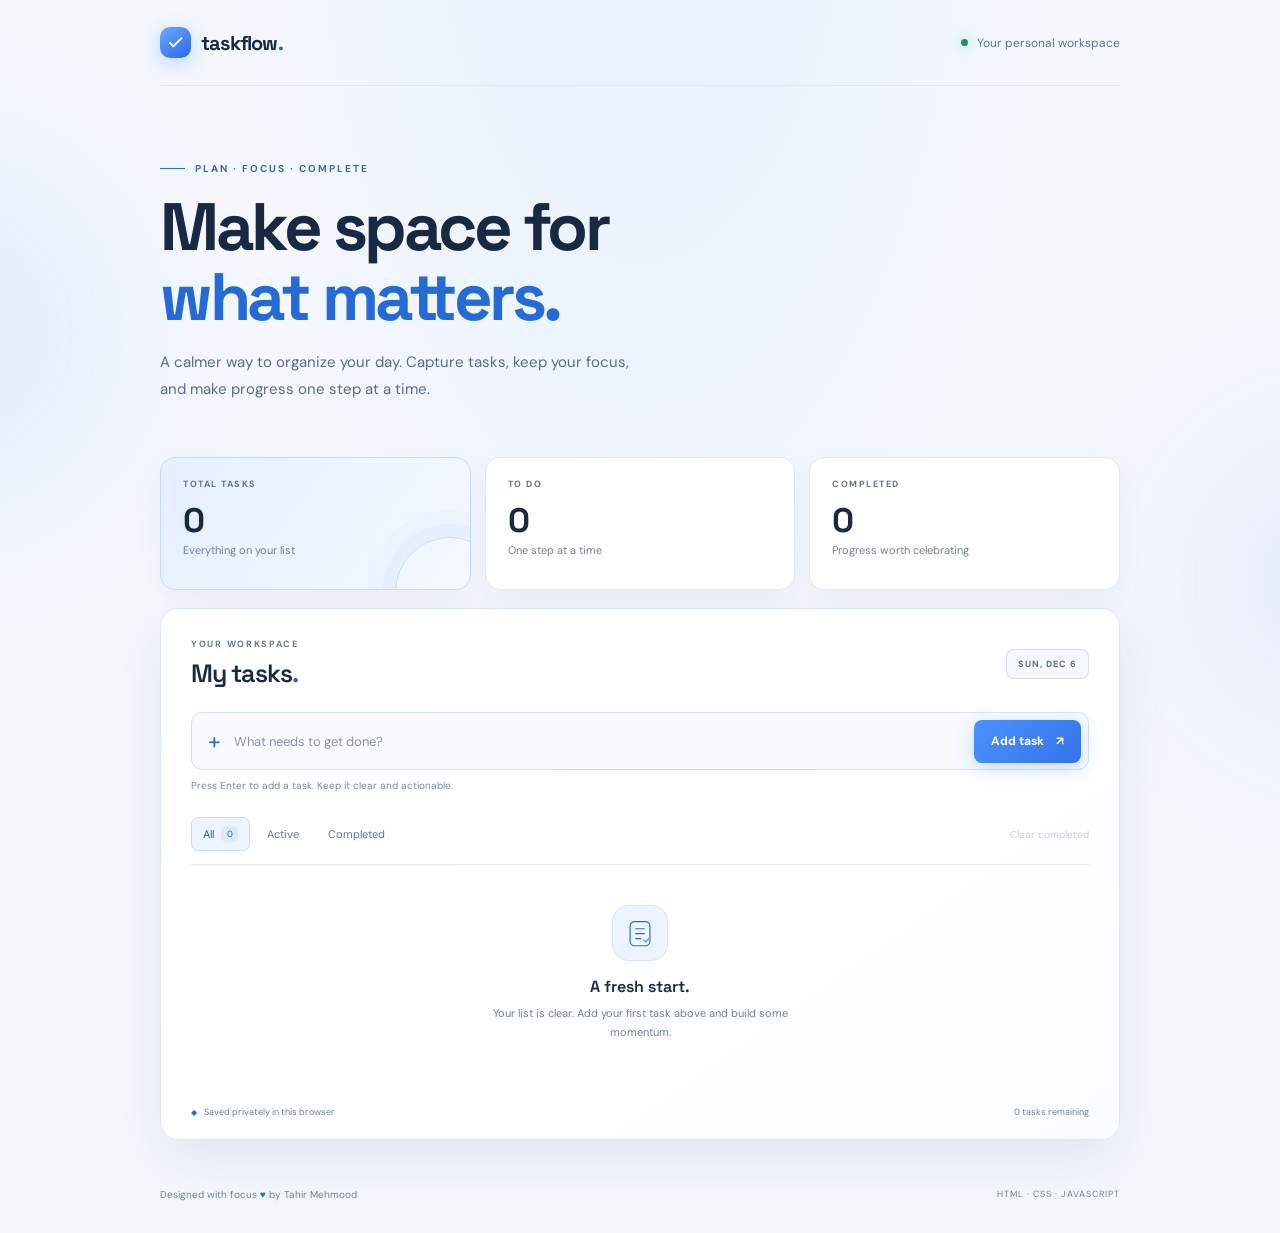
==== Task-2-To-Do-List/index.html @ f1bb03f5 "Add files via upload Add both Web Development internship projects" ====
<!doctype html>
<html lang="en">
<head>
  <meta charset="utf-8" />
  <meta name="viewport" content="width=device-width, initial-scale=1" />
  <meta name="theme-color" content="#f4f7fc" />
  <meta name="description" content="A clean, responsive to-do list application with local storage." />
  <title>TaskFlow — To-Do List</title>
  <link rel="preconnect" href="https://fonts.googleapis.com" />
  <link rel="preconnect" href="https://fonts.gstatic.com" crossorigin />
  <link href="https://fonts.googleapis.com/css2?family=DM+Sans:wght@400;500;600;700&family=Space+Grotesk:wght@500;600;700&display=swap" rel="stylesheet" />
  <link rel="stylesheet" href="style.css" />
</head>
<body>
  <div class="ambient ambient-one" aria-hidden="true"></div>
  <div class="ambient ambient-two" aria-hidden="true"></div>

  <main class="app-shell">
    <header class="topbar">
      <a class="brand" href="#top" aria-label="TaskFlow home">
        <span class="brand-mark" aria-hidden="true">
          <svg viewBox="0 0 24 24" fill="none"><path d="m5 12.5 4.2 4.2L19.5 6.8" stroke="currentColor" stroke-width="2.5" stroke-linecap="round" stroke-linejoin="round"/></svg>
        </span>
        <span>taskflow<span class="brand-dot">.</span></span>
      </a>
      <div class="topbar-note"><span class="live-dot"></span> Your personal workspace</div>
    </header>

    <section class="hero" id="top">
      <div class="eyebrow"><span class="eyebrow-line"></span> PLAN · FOCUS · COMPLETE</div>
      <h1>Make space for<br /><span>what matters.</span></h1>
      <p class="hero-copy">A calmer way to organize your day. Capture tasks, keep your focus, and make progress one step at a time.</p>
    </section>

    <section class="dashboard" aria-label="Task dashboard">
      <div class="summary-grid">
        <article class="summary-card summary-primary">
          <div class="summary-label">TOTAL TASKS</div>
          <div class="summary-value" id="totalCount">0</div>
          <div class="summary-foot">Everything on your list</div>
          <span class="summary-orb" aria-hidden="true"></span>
        </article>
        <article class="summary-card">
          <div class="summary-label">TO DO</div>
          <div class="summary-value" id="activeCount">0</div>
          <div class="summary-foot">One step at a time</div>
        </article>
        <article class="summary-card">
          <div class="summary-label">COMPLETED</div>
          <div class="summary-value" id="completedCount">0</div>
          <div class="summary-foot">Progress worth celebrating</div>
        </article>
      </div>

      <section class="task-panel" aria-labelledby="listHeading">
        <div class="panel-heading">
          <div>
            <div class="section-kicker">YOUR WORKSPACE</div>
            <h2 id="listHeading">My tasks<span class="heading-period">.</span></h2>
          </div>
          <div class="date-chip" id="todayLabel">TODAY</div>
        </div>

        <form class="add-form" id="taskForm">
          <label class="sr-only" for="taskInput">New task</label>
          <span class="input-plus" aria-hidden="true">+</span>
          <input id="taskInput" name="task" type="text" maxlength="140" placeholder="What needs to get done?" autocomplete="off" required />
          <button class="add-button" type="submit"><span>Add task</span><span aria-hidden="true">↗</span></button>
        </form>
        <p class="form-hint" id="formHint">Press Enter to add a task. Keep it clear and actionable.</p>

        <div class="list-toolbar">
          <div class="filters" role="group" aria-label="Filter tasks">
            <button class="filter-button is-active" type="button" data-filter="all" aria-pressed="true">All <span id="allFilterCount">0</span></button>
            <button class="filter-button" type="button" data-filter="active" aria-pressed="false">Active</button>
            <button class="filter-button" type="button" data-filter="completed" aria-pressed="false">Completed</button>
          </div>
          <button class="clear-button" id="clearCompleted" type="button" disabled>Clear completed</button>
        </div>

        <ul class="task-list" id="taskList" aria-live="polite" aria-relevant="additions removals text"></ul>
        <div class="empty-state" id="emptyState">
          <div class="empty-icon" aria-hidden="true">
            <svg viewBox="0 0 48 48" fill="none"><rect x="10" y="8" width="28" height="34" rx="6" stroke="currentColor" stroke-width="1.7"/><path d="M18 18h12M18 25h12M18 32h7" stroke="currentColor" stroke-width="1.7" stroke-linecap="round"/><path d="m29 34 3 3 6-7" stroke="#67A7FF" stroke-width="2" stroke-linecap="round" stroke-linejoin="round"/></svg>
          </div>
          <h3 id="emptyTitle">A fresh start.</h3>
          <p id="emptyCopy">Your list is clear. Add your first task above and build some momentum.</p>
        </div>

        <div class="panel-footer">
          <span><span class="footer-lock" aria-hidden="true">◆</span> Saved privately in this browser</span>
          <span id="remainingLabel">0 tasks remaining</span>
        </div>
      </section>
    </section>

    <footer class="footer">
      <span>Designed with focus<span class="footer-heart"> ♥ </span>by Tahir Mehmood</span>
      <span class="footer-tech">HTML · CSS · JAVASCRIPT</span>
    </footer>
  </main>

  <div class="toast" id="toast" role="status" aria-live="polite"></div>
  <script src="script.js"></script>
</body>
</html>
---- Task-2-To-Do-List/style.css ----
:root {
  color-scheme: dark;
  --bg: #080d18;
  --panel: rgba(15, 24, 41, .88);
  --panel-2: #111d31;
  --line: rgba(148, 173, 213, .13);
  --line-strong: rgba(148, 173, 213, .22);
  --text: #eef4ff;
  --muted: #8998b2;
  --subtle: #61718d;
  --blue: #4c91ff;
  --blue-bright: #6aabff;
  --green: #55d6a1;
  --danger: #ff7584;
  --font-body: 'DM Sans', sans-serif;
  --font-display: 'Space Grotesk', sans-serif;
}

* { box-sizing: border-box; }
html { scroll-behavior: smooth; }
body {
  margin: 0;
  min-height: 100vh;
  overflow-x: hidden;
  background: radial-gradient(ellipse at 50% -20%, #172a49 0%, transparent 42%), var(--bg);
  color: var(--text);
  font-family: var(--font-body);
  -webkit-font-smoothing: antialiased;
}
button, input { font: inherit; }
button { -webkit-tap-highlight-color: transparent; }
.ambient { position: fixed; z-index: -1; pointer-events: none; border-radius: 50%; filter: blur(95px); opacity: .14; }
.ambient-one { width: 340px; height: 340px; top: 18%; left: -230px; background: #176dff; }
.ambient-two { width: 300px; height: 300px; right: -210px; top: 48%; background: #375be9; }
.app-shell { width: min(100% - 48px, 960px); margin: 0 auto; }
.topbar { height: 86px; display: flex; align-items: center; justify-content: space-between; border-bottom: 1px solid rgba(148, 173, 213, .09); }
.brand { display: inline-flex; align-items: center; gap: 10px; color: var(--text); text-decoration: none; font: 700 20px var(--font-display); letter-spacing: -.8px; }
.brand-mark { width: 31px; height: 31px; display: grid; place-items: center; border-radius: 10px; color: white; background: linear-gradient(145deg, #6baaff, #2869e7); box-shadow: 0 5px 20px rgba(51, 125, 255, .3); }
.brand-mark svg { width: 19px; height: 19px; }
.brand-dot, .heading-period { color: var(--blue-bright); }
.topbar-note { display: flex; align-items: center; gap: 9px; color: var(--muted); font-size: 12px; }
.live-dot { width: 7px; height: 7px; border-radius: 50%; background: var(--green); box-shadow: 0 0 12px rgba(85, 214, 161, .7); }
.hero { padding: 76px 0 54px; max-width: 630px; }
.eyebrow, .section-kicker { display: flex; align-items: center; gap: 10px; color: #80adf2; font-size: 10px; font-weight: 700; letter-spacing: 2px; }
.eyebrow-line { width: 25px; height: 1px; background: var(--blue); }
h1, h2, h3, p { margin-top: 0; }
h1 { margin: 18px 0 17px; font: 700 clamp(42px, 7vw, 67px)/1.04 var(--font-display); letter-spacing: -3.5px; }
h1 span { color: #74aaff; }
.hero-copy { max-width: 480px; margin: 0; color: var(--muted); font-size: 15px; line-height: 1.8; }
.dashboard { padding-bottom: 48px; }
.summary-grid { display: grid; grid-template-columns: repeat(3, 1fr); gap: 14px; margin-bottom: 18px; }
.summary-card { position: relative; min-height: 133px; overflow: hidden; padding: 20px 22px; border: 1px solid var(--line); border-radius: 15px; background: rgba(15, 24, 41, .72); }
.summary-primary { border-color: rgba(91, 151, 255, .28); background: linear-gradient(125deg, rgba(27, 68, 128, .66), rgba(16, 29, 50, .92)); }
.summary-label { position: relative; z-index: 1; color: #a0aec5; font-size: 9px; font-weight: 700; letter-spacing: 1.5px; }
.summary-value { position: relative; z-index: 1; margin-top: 9px; font: 700 34px var(--font-display); letter-spacing: -1.5px; }
.summary-foot { position: relative; z-index: 1; margin-top: 1px; color: #8291aa; font-size: 11px; }
.summary-orb { position: absolute; width: 110px; height: 110px; right: -35px; bottom: -58px; border-radius: 50%; border: 1px solid rgba(119, 174, 255, .2); box-shadow: 0 0 0 13px rgba(119,174,255,.035), 0 0 0 27px rgba(119,174,255,.025); }
.task-panel { padding: 29px 30px 0; border: 1px solid var(--line); border-radius: 18px; background: linear-gradient(145deg, rgba(17, 28, 47, .96), rgba(12, 20, 34, .96)); box-shadow: 0 24px 75px rgba(0, 0, 0, .2); }
.panel-heading { display: flex; align-items: center; justify-content: space-between; margin-bottom: 23px; }
.section-kicker { font-size: 9px; letter-spacing: 1.7px; color: #7087a9; }
h2 { margin: 7px 0 0; font: 600 25px var(--font-display); letter-spacing: -.9px; }
.date-chip { padding: 8px 11px; border: 1px solid var(--line); border-radius: 8px; color: #9aabc5; background: rgba(255,255,255,.025); font-size: 9px; font-weight: 700; letter-spacing: 1px; }
.add-form { min-height: 58px; display: flex; align-items: center; gap: 13px; padding: 6px 7px 6px 16px; border: 1px solid rgba(126, 159, 211, .2); border-radius: 11px; background: rgba(6, 13, 25, .7); transition: border-color .2s, box-shadow .2s; }
.add-form:focus-within { border-color: rgba(82, 147, 255, .7); box-shadow: 0 0 0 3px rgba(63, 130, 255, .1); }
.input-plus { color: #6ea9ff; font-size: 23px; font-weight: 400; line-height: 1; }
.add-form input { flex: 1; min-width: 0; padding: 10px 0; border: 0; outline: 0; color: var(--text); background: transparent; font-size: 13px; }
.add-form input::placeholder { color: #6f7f99; }
.add-button { display: inline-flex; align-items: center; justify-content: center; gap: 12px; min-height: 43px; padding: 0 17px; border: 0; border-radius: 8px; color: #fff; background: linear-gradient(135deg, #4b91ff, #3374e8); box-shadow: 0 5px 18px rgba(50, 112, 229, .24); font-size: 12px; font-weight: 700; cursor: pointer; transition: transform .18s, filter .18s; }
.add-button:hover { filter: brightness(1.1); transform: translateY(-1px); }
.add-button:active { transform: translateY(0); }
.form-hint { margin: 9px 0 25px; color: #64738d; font-size: 10px; }
.list-toolbar { display: flex; align-items: center; justify-content: space-between; padding-bottom: 13px; border-bottom: 1px solid var(--line); }
.filters { display: flex; align-items: center; gap: 5px; }
.filter-button { display: inline-flex; align-items: center; gap: 7px; padding: 8px 11px; border: 1px solid transparent; border-radius: 7px; color: #8392aa; background: transparent; font-size: 11px; cursor: pointer; transition: all .18s; }
.filter-button:hover { color: var(--text); background: rgba(255,255,255,.04); }
.filter-button.is-active { border-color: rgba(89, 151, 255, .18); color: #a9cbff; background: rgba(69, 132, 238, .12); }
.filter-button span { min-width: 17px; padding: 2px 5px; border-radius: 5px; color: #b9d5ff; background: rgba(81, 145, 255, .17); font-size: 9px; text-align: center; }
.clear-button { padding: 7px 0 7px 8px; border: 0; color: #8493ab; background: transparent; font-size: 10px; cursor: pointer; }
.clear-button:hover:not(:disabled) { color: var(--danger); }
.clear-button:disabled { opacity: .35; cursor: not-allowed; }
.task-list { display: flex; flex-direction: column; gap: 0; margin: 0; padding: 0; list-style: none; }
.task-item { display: flex; align-items: center; gap: 13px; min-height: 66px; border-bottom: 1px solid rgba(148, 173, 213, .09); animation: item-in .22s ease both; }
@keyframes item-in { from { opacity: 0; transform: translateY(5px); } to { opacity: 1; transform: translateY(0); } }
.task-check { flex: 0 0 auto; width: 19px; height: 19px; display: grid; place-items: center; padding: 0; border: 1.5px solid #526684; border-radius: 6px; color: white; background: transparent; cursor: pointer; transition: all .18s; }
.task-check:hover { border-color: var(--blue-bright); }
.task-item.is-complete .task-check { border-color: #398cfa; background: #398cfa; }
.task-check svg { width: 12px; height: 12px; opacity: 0; transform: scale(.65); transition: all .16s; }
.task-item.is-complete .task-check svg { opacity: 1; transform: scale(1); }
.task-content { flex: 1; min-width: 0; }
.task-text { display: block; overflow-wrap: anywhere; color: #dce6f7; font-size: 13px; line-height: 1.5; transition: color .18s; }
.task-meta { display: block; margin-top: 4px; color: #65758f; font-size: 9px; }
.task-item.is-complete .task-text { color: #697993; text-decoration: line-through; text-decoration-color: #63728b; }
.task-actions { display: flex; align-items: center; gap: 4px; opacity: .52; transition: opacity .18s; }
.task-item:hover .task-actions, .task-actions:focus-within { opacity: 1; }
.icon-button { width: 31px; height: 31px; display: grid; place-items: center; border: 1px solid transparent; border-radius: 7px; color: #8fa0ba; background: transparent; cursor: pointer; transition: all .18s; }
.icon-button:hover { border-color: var(--line); color: #dce8fb; background: rgba(255,255,255,.05); }
.icon-button.delete-button:hover { border-color: rgba(255, 117, 132, .18); color: var(--danger); background: rgba(255, 117, 132, .07); }
.icon-button svg { width: 15px; height: 15px; }
.empty-state { display: none; padding: 40px 16px 43px; text-align: center; }
.empty-state.is-visible { display: block; }
.empty-icon { width: 56px; height: 56px; display: grid; place-items: center; margin: 0 auto 15px; border: 1px solid rgba(106, 158, 243, .17); border-radius: 17px; color: #79aaff; background: rgba(69, 132, 238, .08); }
.empty-icon svg { width: 34px; height: 34px; }
.empty-state h3 { margin: 0 0 7px; font: 600 16px var(--font-display); }
.empty-state p { max-width: 300px; margin: 0 auto; color: #75849d; font-size: 11px; line-height: 1.7; }
.panel-footer { min-height: 54px; display: flex; align-items: center; justify-content: space-between; gap: 12px; color: #667791; font-size: 9px; }
.footer-lock { margin-right: 5px; color: #6ca6fa; font-size: 8px; }
.footer { display: flex; justify-content: space-between; gap: 12px; padding: 0 0 32px; color: #60718c; font-size: 10px; }
.footer-heart { color: #6da7ff; }
.footer-tech { letter-spacing: 1px; font-size: 9px; }
.toast { position: fixed; z-index: 5; right: 24px; bottom: 24px; max-width: calc(100vw - 48px); padding: 12px 16px; border: 1px solid rgba(100, 157, 255, .25); border-radius: 9px; color: #dceaff; background: #142642; box-shadow: 0 12px 30px rgba(0,0,0,.3); font-size: 12px; opacity: 0; pointer-events: none; transform: translateY(8px); transition: opacity .2s, transform .2s; }
.toast.is-visible { opacity: 1; transform: translateY(0); }
.sr-only { position: absolute; width: 1px; height: 1px; padding: 0; margin: -1px; overflow: hidden; clip: rect(0,0,0,0); white-space: nowrap; border: 0; }
button:focus-visible, a:focus-visible { outline: 2px solid var(--blue-bright); outline-offset: 3px; }

@media (max-width: 640px) {
  .app-shell { width: min(100% - 30px, 500px); }
  .topbar { height: 70px; }
  .topbar-note { font-size: 10px; }
  .hero { padding: 58px 0 38px; }
  h1 { letter-spacing: -2.4px; }
  .hero-copy { font-size: 13px; }
  .summary-grid { gap: 8px; }
  .summary-card { min-height: 116px; padding: 15px 12px; border-radius: 12px; }
  .summary-label { font-size: 8px; letter-spacing: 1px; }
  .summary-value { font-size: 29px; }
  .summary-foot { font-size: 9px; line-height: 1.4; }
  .task-panel { padding: 22px 16px 0; border-radius: 15px; }
  .add-form { gap: 9px; padding-left: 11px; }
  .add-form input { font-size: 12px; }
  .add-button { gap: 7px; min-height: 40px; padding: 0 11px; font-size: 10px; }
  .filter-button { gap: 5px; padding: 8px 8px; font-size: 10px; }
  .clear-button { font-size: 9px; }
  .task-item { gap: 10px; min-height: 64px; }
  .task-actions { opacity: .8; }
  .icon-button { width: 29px; height: 29px; }
  .panel-footer { font-size: 8px; }
  .footer { font-size: 9px; }
  .footer-tech { font-size: 8px; }
}
@media (max-width: 370px) {
  .summary-foot { max-width: 75px; }
  .date-chip { font-size: 8px; }
  .task-panel { padding-inline: 12px; }
  .filter-button { padding-inline: 6px; }
}
@media (prefers-reduced-motion: reduce) {
  *, *::before, *::after { scroll-behavior: auto !important; animation-duration: .01ms !important; animation-iteration-count: 1 !important; transition-duration: .01ms !important; }
}


/* =========================
   LIGHT THEME — RHOMBIX SUBMISSION
   ========================= */
:root {
  color-scheme: light;
  --bg: #f4f7fc;
  --panel: #ffffff;
  --panel-2: #eef4fc;
  --line: rgba(33, 62, 103, .12);
  --line-strong: rgba(33, 62, 103, .2);
  --text: #182942;
  --muted: #596b83;
  --subtle: #77879c;
  --blue: #286bd5;
  --blue-bright: #1c62c9;
  --green: #15966d;
  --danger: #d94e61;
}
body { background: radial-gradient(ellipse at 50% -20%, #e4efff 0%, transparent 46%), var(--bg); color: var(--text); }
.ambient { opacity: .08; }
.topbar { border-color: #e0e8f3; }
.topbar-note { color: #60728b; }
.eyebrow, .section-kicker { color: #3869a9; }
h1 span { color: #246bd6; }
.hero-copy { color: #5a6d85; }
.summary-card { border-color: #dfe7f2; background: #fff; box-shadow: 0 10px 28px rgba(36,65,105,.05); }
.summary-primary { border-color: #c7daf7; background: linear-gradient(125deg,#e5efff,#f5f9ff); }
.summary-label { color: #62748c; }
.summary-foot { color: #70819a; }
.summary-orb { border-color: rgba(37,105,206,.2); box-shadow: 0 0 0 13px rgba(37,105,206,.035), 0 0 0 27px rgba(37,105,206,.02); }
.task-panel { border-color: #dce5f1; background: linear-gradient(145deg,#fff,#fafdff); box-shadow: 0 20px 56px rgba(38,67,106,.09); }
.section-kicker { color: #647a98; }
.date-chip { color: #5d6f88; background: #f5f8fd; }
.add-form { border-color: #d6e1ef; background: #f8faff; }
.add-form input { color: #1b2d46; }
.add-form input::placeholder { color: #8795a8; }
.input-plus { color: #286bd5; }
.form-hint { color: #7a899d; }
.filter-button { color: #65768d; }
.filter-button:hover { color: #244d83; background: #f1f5fb; }
.filter-button.is-active { border-color: #c9daf2; color: #205cae; background: #edf4ff; }
.filter-button span { color: #245ca6; background: #dceaff; }
.clear-button { color: #697b92; }
.task-item { border-color: #e7edf5; }
.task-check { border-color: #9aabc0; color: #fff; }
.task-text { color: #243952; }
.task-meta { color: #7b8ba0; }
.task-item.is-complete .task-text { color: #8390a2; }
.task-item.is-complete .task-check { border-color: #286bd5; background: #286bd5; }
.icon-button { color: #70819a; }
.icon-button:hover { color: #244e87; background: #f0f5fc; }
.empty-icon { border-color: #d5e3f6; color: #286bd5; background: #edf4ff; }
.empty-state p { color: #708199; }
.panel-footer, .footer { color: #718199; }
.footer-lock, .footer-heart { color: #286bd5; }
.toast { border-color: #c8daf3; color: #24456f; background: #edf4ff; box-shadow: 0 12px 30px rgba(36,65,105,.16); }
button:focus-visible, a:focus-visible { outline-color: #286bd5; }
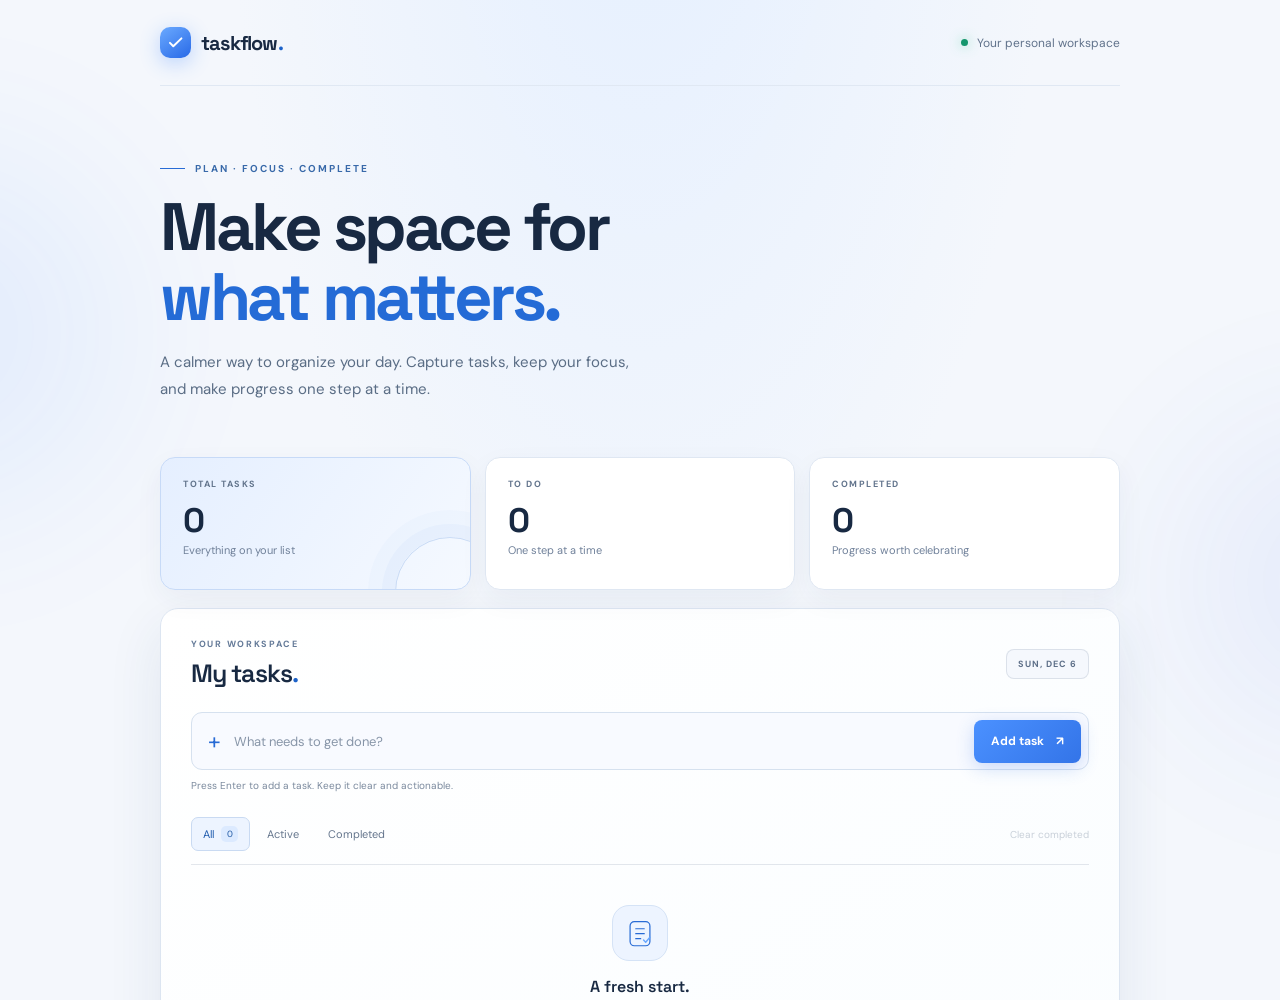
==== commit c9978447: "Organize internship tasks and add updated music player" ====
--- a/Task-2-To-Do-List/index.html
+++ b/Task-2-To-Do-List/index.html
@@ -1,106 +1,3 @@
-<!doctype html>
-<html lang="en">
-<head>
-  <meta charset="utf-8" />
-  <meta name="viewport" content="width=device-width, initial-scale=1" />
-  <meta name="theme-color" content="#f4f7fc" />
-  <meta name="description" content="A clean, responsive to-do list application with local storage." />
-  <title>TaskFlow — To-Do List</title>
-  <link rel="preconnect" href="https://fonts.googleapis.com" />
-  <link rel="preconnect" href="https://fonts.gstatic.com" crossorigin />
-  <link href="https://fonts.googleapis.com/css2?family=DM+Sans:wght@400;500;600;700&family=Space+Grotesk:wght@500;600;700&display=swap" rel="stylesheet" />
-  <link rel="stylesheet" href="style.css" />
-</head>
-<body>
-  <div class="ambient ambient-one" aria-hidden="true"></div>
-  <div class="ambient ambient-two" aria-hidden="true"></div>
-
-  <main class="app-shell">
-    <header class="topbar">
-      <a class="brand" href="#top" aria-label="TaskFlow home">
-        <span class="brand-mark" aria-hidden="true">
-          <svg viewBox="0 0 24 24" fill="none"><path d="m5 12.5 4.2 4.2L19.5 6.8" stroke="currentColor" stroke-width="2.5" stroke-linecap="round" stroke-linejoin="round"/></svg>
-        </span>
-        <span>taskflow<span class="brand-dot">.</span></span>
-      </a>
-      <div class="topbar-note"><span class="live-dot"></span> Your personal workspace</div>
-    </header>
-
-    <section class="hero" id="top">
-      <div class="eyebrow"><span class="eyebrow-line"></span> PLAN · FOCUS · COMPLETE</div>
-      <h1>Make space for<br /><span>what matters.</span></h1>
-      <p class="hero-copy">A calmer way to organize your day. Capture tasks, keep your focus, and make progress one step at a time.</p>
-    </section>
-
-    <section class="dashboard" aria-label="Task dashboard">
-      <div class="summary-grid">
-        <article class="summary-card summary-primary">
-          <div class="summary-label">TOTAL TASKS</div>
-          <div class="summary-value" id="totalCount">0</div>
-          <div class="summary-foot">Everything on your list</div>
-          <span class="summary-orb" aria-hidden="true"></span>
-        </article>
-        <article class="summary-card">
-          <div class="summary-label">TO DO</div>
-          <div class="summary-value" id="activeCount">0</div>
-          <div class="summary-foot">One step at a time</div>
-        </article>
-        <article class="summary-card">
-          <div class="summary-label">COMPLETED</div>
-          <div class="summary-value" id="completedCount">0</div>
-          <div class="summary-foot">Progress worth celebrating</div>
-        </article>
-      </div>
-
-      <section class="task-panel" aria-labelledby="listHeading">
-        <div class="panel-heading">
-          <div>
-            <div class="section-kicker">YOUR WORKSPACE</div>
-            <h2 id="listHeading">My tasks<span class="heading-period">.</span></h2>
-          </div>
-          <div class="date-chip" id="todayLabel">TODAY</div>
-        </div>
-
-        <form class="add-form" id="taskForm">
-          <label class="sr-only" for="taskInput">New task</label>
-          <span class="input-plus" aria-hidden="true">+</span>
-          <input id="taskInput" name="task" type="text" maxlength="140" placeholder="What needs to get done?" autocomplete="off" required />
-          <button class="add-button" type="submit"><span>Add task</span><span aria-hidden="true">↗</span></button>
-        </form>
-        <p class="form-hint" id="formHint">Press Enter to add a task. Keep it clear and actionable.</p>
-
-        <div class="list-toolbar">
-          <div class="filters" role="group" aria-label="Filter tasks">
-            <button class="filter-button is-active" type="button" data-filter="all" aria-pressed="true">All <span id="allFilterCount">0</span></button>
-            <button class="filter-button" type="button" data-filter="active" aria-pressed="false">Active</button>
-            <button class="filter-button" type="button" data-filter="completed" aria-pressed="false">Completed</button>
-          </div>
-          <button class="clear-button" id="clearCompleted" type="button" disabled>Clear completed</button>
-        </div>
-
-        <ul class="task-list" id="taskList" aria-live="polite" aria-relevant="additions removals text"></ul>
-        <div class="empty-state" id="emptyState">
-          <div class="empty-icon" aria-hidden="true">
-            <svg viewBox="0 0 48 48" fill="none"><rect x="10" y="8" width="28" height="34" rx="6" stroke="currentColor" stroke-width="1.7"/><path d="M18 18h12M18 25h12M18 32h7" stroke="currentColor" stroke-width="1.7" stroke-linecap="round"/><path d="m29 34 3 3 6-7" stroke="#67A7FF" stroke-width="2" stroke-linecap="round" stroke-linejoin="round"/></svg>
-          </div>
-          <h3 id="emptyTitle">A fresh start.</h3>
-          <p id="emptyCopy">Your list is clear. Add your first task above and build some momentum.</p>
-        </div>
-
-        <div class="panel-footer">
-          <span><span class="footer-lock" aria-hidden="true">◆</span> Saved privately in this browser</span>
-          <span id="remainingLabel">0 tasks remaining</span>
-        </div>
-      </section>
-    </section>
-
-    <footer class="footer">
-      <span>Designed with focus<span class="footer-heart"> ♥ </span>by Tahir Mehmood</span>
-      <span class="footer-tech">HTML · CSS · JAVASCRIPT</span>
-    </footer>
-  </main>
-
-  <div class="toast" id="toast" role="status" aria-live="polite"></div>
-  <script src="script.js"></script>
-</body>
-</html>
+<!DOCTYPE html>
+<html lang="en"><head><meta charset="UTF-8"><meta name="viewport" content="width=device-width, initial-scale=1"><meta http-equiv="refresh" content="0; url=../Task-1-Option-2-To-Do-List/"><title>To-Do List moved</title></head>
+<body><p>This project is now classified as Task 1 — Option 2.</p><p><a href="../Task-1-Option-2-To-Do-List/">Open the To-Do List Application</a></p></body></html>
